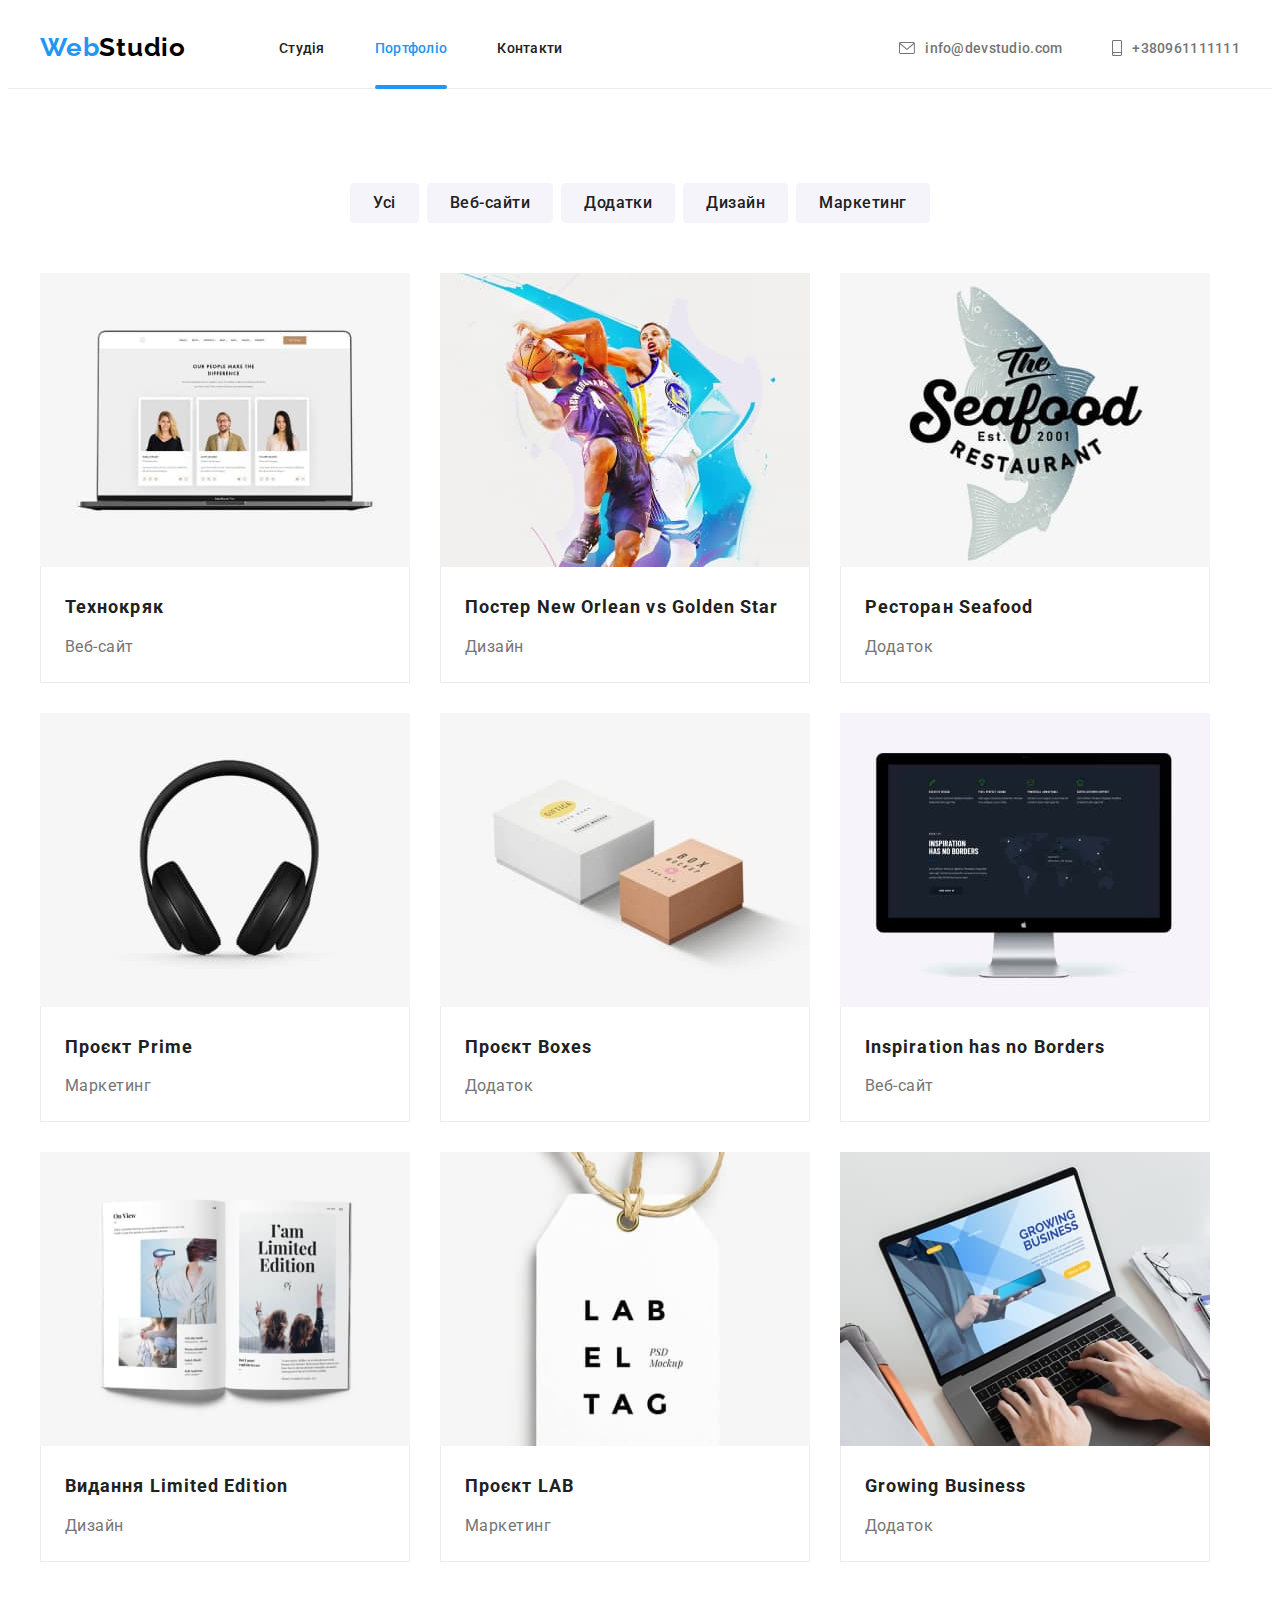
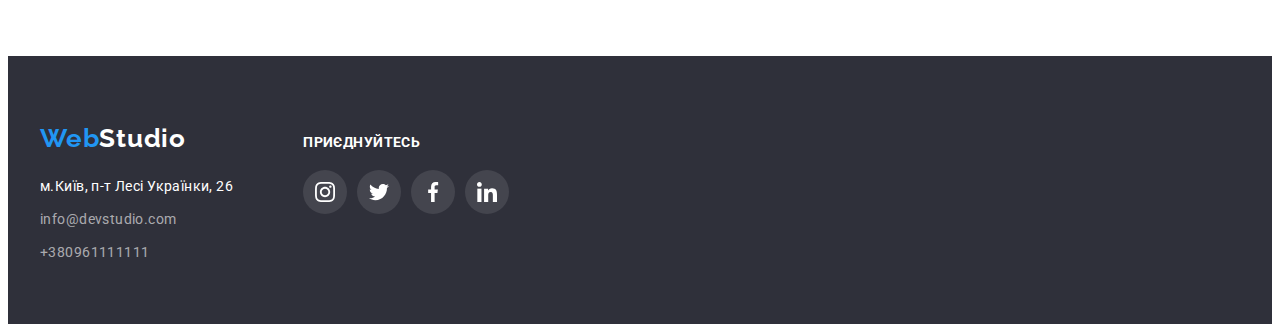
==== portfolio.html @ 1810d9d0 "редагування стилів" ====
<!DOCTYPE html>
<html lang="uk">
  <head>
    <meta charset="UTF-8" />
    <meta http-equiv="X-UA-Compatible" content="IE=edge" />
    <meta name="viewport" content="width=device-width, initial-scale=1.0" />
    <title>webstudio</title>
    <link rel="preconnect" href="https://fonts.googleapis.com" />
    <link rel="preconnect" href="https://fonts.gstatic.com" crossorigin />
    <link
      href="https://fonts.googleapis.com/css2?family=Raleway:wght@700&family=Roboto:wght@400;500;700;900&display=swap"
      rel="stylesheet"
    />
    <link
      rel="stylesheet"
      href="https://cdnjs.cloudflare.com/ajax/libs/modern-normalize/1.1.0/modern-normalize.min.css"
      integrity="sha512-wpPYUAdjBVSE4KJnH1VR1HeZfpl1ub8YT/NKx4PuQ5NmX2tKuGu6U/JRp5y+Y8XG2tV+wKQpNHVUX03MfMFn9Q=="
      crossorigin="anonymous"
      referrerpolicy="no-referrer"
    />
    <link rel="stylesheet" href="./css/styles.css" />
  </head>
  <body>
    <header class="header">
      <div class="container header-container">
        <a href="./index.html" class="logo"><span class="accent">Web</span>Studio</a>
        <nav class="header-nav">
          <ul class="list-header-list">
            <li class="header-item"><a href="./index.html" class="header-link-nav">Cтудія</a></li>
            <li class="header-item"
              ><a href="Портфоліо" class="header-link-current">Портфоліо</a></li
            >
            <li class="header-item"><a href="Контакти" class="header-link-nav">Контакти</a></li>
          </ul>
        </nav>

        <ul class="header-address">
          <li class="header-contact-link"
            ><a href="mailto:info@devstudio.com" class="header-link"
              ><svg class="header-mail" width="16" height="12">
                <use href="./images/icon.svg#envelope"></use>
              </svg>
              info@devstudio.com
            </a></li
          >
          <li class="header-contact-link"
            ><a href="tel:+380961111111" class="header-link">
              <svg class="header-mail" width="10" height="16">
                <use href="./images/icon.svg#smartphone"></use>
              </svg>
              +380961111111</a
            ></li
          >
        </ul>
      </div>
    </header>
    <main>
      <section class="section">
        <div class="container">
          <h1 class="visually-hidden">Перелік кнопок</h1>
          <ul class="list-btn">
            <li><button class="title-btn" type="button">Усі</button></li>
            <li><button class="title-btn" type="button">Веб-сайти</button></li>
            <li><button class="title-btn" type="button">Додатки</button></li>
            <li><button class="title-btn" type="button">Дизайн</button></li>
            <li><button class="title-btn" type="button">Маркетинг</button></li>
          </ul>
          <ul class="list-portfol">
            <li class="item">
              <a class="link-portfol" href="">
                <div class="portfol-thumb">
                  <img src="./images/img212.jpg" alt="розробка1" width="370" />
                  <div class="overlay">
                    <p class="overlay-desc">
                      Ресурс пропонує комплексні пропозиції з різним рівнем функціоналу та сервісів.
                      Все це дозволить відвідувачу отримати вичерпні відомості про компанію чи
                      приватну особу.
                    </p>
                  </div>
                </div>

                <div class="portfol-item">
                  <h2 class="title-portfol">Технокряк</h2>
                  <p class="proects">Веб-сайт</p>
                </div>
              </a>
            </li>
            <li class="item">
              <a class="link-portfol" href="">
             <div class="portfol-thumb">
                <img src="./images/img22.jpg" alt="розробка2" width="370" />
                <div class="overlay">
                  <p class="overlay-desc">
                    Ресурс пропонує комплексні пропозиції з різним рівнем функціоналу та сервісів.
                    Все це дозволить відвідувачу отримати вичерпні відомості про компанію чи
                    приватну особу.
                  </p>
                </div>
              </div>

                <div class="portfol-item">
                  <h2 class="title-portfol">Постер New Orlean vs Golden Star</h2>
                  <p class="proects">Дизайн</p>
                </div>
              </a>
            </li>
            <li class="item">
              <a class="link-portfol" href="">
                 <div class="portfol-thumb">
                <img src="./images/img23.jpg" alt="розробка3" width="370" />
                <div class="overlay">
                  <p class="overlay-desc">
                    Ресурс пропонує комплексні пропозиції з різним рівнем функціоналу та сервісів.
                    Все це дозволить відвідувачу отримати вичерпні відомості про компанію чи
                    приватну особу.
                  </p>
                </div>
              </div>
                <div class="portfol-item">
                  <h2 class="title-portfol">Ресторан Seafood</h2>
                  <p class="proects">Додаток</p>
                </div>
              </a>
            </li>
            <li class="item">
              <a class="link-portfol" href="">
             <div class="portfol-thumb">
                <img src="./images/img24.jpg" alt="розробка4" width="370" />
                <div class="overlay">
                  <p class="overlay-desc">
                    Ресурс пропонує комплексні пропозиції з різним рівнем функціоналу та сервісів.
                    Все це дозволить відвідувачу отримати вичерпні відомості про компанію чи
                    приватну особу.
                  </p>
                </div>
              </div>
                <div class="portfol-item">
                  <h2 class="title-portfol">Проєкт Prime</h2>
                  <p class="proects">Маркетинг</p>
                </div>
              </a>
            </li>
            <li class="item">
              <a class="link-portfol" href="">
                 <div class="portfol-thumb">
                <img src="./images/img25.jpg" alt="розробка5" width="370" />
                <div class="overlay">
                  <p class="overlay-desc">
                    Ресурс пропонує комплексні пропозиції з різним рівнем функціоналу та сервісів.
                    Все це дозволить відвідувачу отримати вичерпні відомості про компанію чи
                    приватну особу.
                  </p>
                </div>
              </div>
                <div class="portfol-item">
                  <h2 class="title-portfol">Проєкт Boxes</h2>
                  <p class="proects">Додаток</p>
                </div>
              </a>
            </li>
            <li class="item"
              ><a class="link-portfol" href="">
            <div class="portfol-thumb">
                <img src="./images/img26.jpg" alt="розробка6" width="370" />
                <div class="overlay">
                  <p class="overlay-desc">
                    Ресурс пропонує комплексні пропозиції з різним рівнем функціоналу та сервісів.
                    Все це дозволить відвідувачу отримати вичерпні відомості про компанію чи
                    приватну особу.
                  </p>
                </div>
              </div>
                <div class="portfol-item">
                  <h2 class="title-portfol">Inspiration has no Borders</h2>
                  <p class="proects">Веб-сайт</p>
                </div>
              </a>
            </li>
            <li class="item"
              ><a class="link-portfol" href="">
                 <div class="portfol-thumb">
                <img src="./images/img27.jpg" alt="розробка7" width="370" />
                <div class="overlay">
                  <p class="overlay-desc">
                    Ресурс пропонує комплексні пропозиції з різним рівнем функціоналу та сервісів.
                    Все це дозволить відвідувачу отримати вичерпні відомості про компанію чи
                    приватну особу.
                  </p>
                </div>
              </div>
                <div class="portfol-item">
                  <h2 class="title-portfol">Видання Limited Edition</h2>
                  <p class="proects">Дизайн</p>
                </div>
              </a>
            </li>
            <li class="item"
              ><a class="link-portfol" href="">
              <div class="portfol-thumb">
                <img src="./images/img28.jpg" alt="розробка8" width="370" />
                <div class="overlay">
                  <p class="overlay-desc">
                    Ресурс пропонує комплексні пропозиції з різним рівнем функціоналу та сервісів.
                    Все це дозволить відвідувачу отримати вичерпні відомості про компанію чи
                    приватну особу.
                  </p>
                </div>
              </div>
                <div class="portfol-item">
                  <h2 class="title-portfol">Проєкт LAB</h2>
                  <p class="proects">Маркетинг</p>
                </div>
              </a>
            </li>
            <li class="item"
              <a class="link-portfol" href="">
                 <div class="portfol-thumb">
                <img src="./images/img29.jpg" alt="розробка9" width="370" />
                <div class="overlay">
                  <p class="overlay-desc">
                    Ресурс пропонує комплексні пропозиції з різним рівнем функціоналу та сервісів.
                    Все це дозволить відвідувачу отримати вичерпні відомості про компанію чи
                    приватну особу.
                  </p>
                </div>
              </div>
                <div class="portfol-item">
                  <h2 class="title-portfol">Growing Business</h2>
                  <p class="proects">Додаток</p>
                </div>
              </a>
            </li>
          </ul>
        </div>
      </section>
    </main>
    <footer class="footer">
      <div class="container footer-container">
        <div class="logo-address">
          <a href="./index.html" class="footer-logo"><span class="accent">Web</span>Studio</a>
          <address class="footer-address">
            <ul class="list-footer">
              <li>
                <a class="address-maps" href="https://goo.gl/maps/hq1uXbXx6QjJofAr7"
                  >м.Київ, п-т Лесі Українки, 26</a
                >
              </li>
              <li class="list-address">
                <a href="mailto:info@devstudio.com" class="address-link">info@devstudio.com</a>
              </li>
              <li>
                <a href="tel:+380961111111" class="address-link">+380961111111</a>
              </li>
            </ul>
          </address>
        </div>
        <div class="social-item">
          <h4 class="title-welcome">приєднуйтесь</h4>
          <ul class="social-address">
            <li class="list-social">
              <a
                class="link-social-footer"
                href="https://instagram.com"
                target="_blank"
                rel="noopener noreferrer"
                aria-label="Instagram"
              >
                <svg class="contacts-icon" width="20" height="20">
                  <use href="./images/icon.svg#instagram"></use>
                </svg>
              </a>
            </li>
            <li class="list-social">
              <a
                class="link-social-footer"
                href="https://twitter.com"
                target="_blank"
                rel="noopener noreferrer"
                aria-label="twitter"
              >
                <svg class="contacts-icon" width="20" height="20">
                  <use href="./images/icon.svg#twitter"></use>
                </svg>
              </a>
            </li>
            <li class="list-social">
              <a
                class="link-social-footer"
                href="https://facebook.com"
                target="_blank"
                rel="noopener noreferrer"
                aria-label="facebook"
              >
                <svg class="contacts-icon" width="20" height="20">
                  <use href="./images/icon.svg#facebook"></use>
                </svg>
              </a>
            </li>
            <li class="list-social">
              <a
                class="link-social-footer"
                href="https://linkedin.com"
                target="_blank"
                rel="noopener noreferrer"
                aria-label="linkedin"
              >
                <svg class="contacts-icon" width="20" height="20">
                  <use href="./images/icon.svg#linkedin"></use>
                </svg>
              </a>
            </li>
          </ul>
        </div>
      </div>
    </footer>
  </body>
</html>
---- css/styles.css ----
:root {
  --primary-text-color: #757575;
  --title-text-color: #212121;
  --accent-color: #2196f3;
  --primary-white-color: #f5f5f5;
  --secondary-white-color: #f5f4fa;
  --dark-color: #2f303a;
  --fond-heder: #ffffff;
  --transition-duration: 1000ms;
}
body {
  font-family: roboto, sans-serif;
}
.header {
  background: #ffffff;
  border-bottom: 1px solid #ececec;
}
.container {
  width: 1200px;
  padding-left: 15px;
  padding-right: 15px;
  margin: 0 auto;
}
ul {
  margin: 0;
  padding: 0;
  list-style: none;
}
.header-container {
  display: flex;
  align-items: center;
}
.header-mail {
  fill: currentColor;
  transition: background-color var(--transition-duration) ms cubic-bezier(0.4, 0, 0.2, 1);
}

.header-address {
  display: flex;
  gap: 50px;
  list-style: none;

  margin-left: auto;
}
.header-group {
  padding-left: 0;
}

.list-header {
  list-style: none;
}
.logo {
  font-family: Raleway, sans-serif;
  font-weight: 700;
  font-size: 26px;
  line-height: 1.2;
  letter-spacing: 0.03em;
  color: #000000;
  text-decoration: none;

  margin-right: 93px;
}
.accent {
  color: var(--accent-color);
}
img {
  display: block;
  max-width: 100%;
  height: auto;
}
.list-header-list {
  display: flex;
  align-items: center;
  gap: 50px;
  list-style: none;
  padding-left: 0px;
}
.header-link-current {
  display: block;
  padding-top: 32px;
  padding-bottom: 32px;
  position: relative;
}
.header-link-current::after {
  content: '';
  display: block;
  width: 100%;
  height: 4px;
  background-color: #2196f3;
  position: absolute;
  bottom: -1px;
  left: 0;
  border-radius: 2px;
  margin-bottom: 0;
}

.header-item {
  gap: 50px;
}
.header-item:last-child {
  margin-right: 0px;
}
.header-contact-link {
  text-decoration: none;
  display: flex;
  align-items: center;
}
.header-contact-link:last-child {
  margin-right: 0px;
}

.header-link-nav {
  color: var(--title-text-color);
  display: block;
  line-height: calc(16 / 14);
  text-decoration: none;
  font-weight: 500;
  font-size: 14px;
  letter-spacing: 0.02em;
  list-style: none;
  gap: 50px;
  padding-top: 32px;
  padding-bottom: 32px;
  transition: color var(--transition-duration) cubic-bezier(0.4, 0, 0.2, 1);
}

.header-link {
  display: flex;
  align-items: center;
  line-height: calc(16 / 14);
  color: var(--primary-text-color);
  text-decoration: none;
  font-weight: 500;
  font-size: 14px;
  letter-spacing: 0.02em;
  list-style: none;
  gap: 10px;
  padding-top: 32px;
  padding-bottom: 32px;
  transition: color var(--transition-duration) cubic-bezier(0.4, 0, 0.2, 1);
}
.header-link-nav:hover,
.header-link-nav:focus {
  color: var(--accent-color);
  cursor: pointer;
}
.header-link:hover,
:focus {
  color: var(--accent-color);
  cursor: pointer;
}
.header-nav-link {
  text-decoration: none;
  padding-left: 0px;
}

.hero {
  background-color: var(--dark-color);
  max-width: 1600px;
  text-align: center;
  padding-bottom: 200px;
  padding-top: 200px;
  background-position: center;
  background-repeat: no-repeat;
  background: center;
  margin: 0 auto;
  background-size: cover;
  background-image: linear-gradient(rgba(47, 48, 58, 0.4), rgba(47, 48, 58, 0.4)),
    url(../images/Img.jpg);
}
h1,
h2,
h3,
p {
  margin: 0;
}
.section {
  padding: 94px 0;
}

.hero-title {
  font-size: 44px;
  color: #ffffff;
  text-transform: uppercase;
  letter-spacing: 0.06em;
  line-height: 1.36;

  font-weight: 900;
  margin-bottom: 30px;
}

.button-primary {
  font-weight: 700;
  line-height: calc(30 / 16);
  display: inline-block;
  letter-spacing: 00.06em;
  color: #ffffff;
  background-color: var(--accent-color);
  border-radius: 4px;
  border: 1px solid #2196f3;
  font-size: 16px;
  text-align: center;
  align-items: center;
  padding-left: 32px;
  padding-top: 10px;
  padding-right: 32px;
  padding-bottom: 10px;
  cursor: pointer;
}
.section-title {
  font-weight: 700;
  font-size: 36px;
  line-height: calc(42 / 36);
  text-align: center;
  letter-spacing: 0.03em;
  color: var(--title-text-color);
  margin-bottom: 50px;
  margin-left: auto;
  margin-right: auto;
}

.text {
  font-weight: 400;
  font-size: 14px;
  line-height: calc(24 / 14);
  letter-spacing: 0.03em;
  color: #757575;
}
.title {
  color: var(--title-text-color);
  font-weight: 700;
  font-size: 14px;
  line-height: calc(16 / 14);
  letter-spacing: 0.03em;
  text-transform: uppercase;
  margin-bottom: 10px;
}
.section-work {
  padding-top: 0;
  padding-bottom: 94px;
}

.team-section {
  background-color: var(--secondary-white-color);
}
.container-work {
  padding-top: 0;
}
.work-list {
  display: flex;
  gap: 30px;
}
.work-our {
  width: 370;
}
.list-team {
  display: flex;
  gap: 30px;
}
.team-iten {
  background-color: #ffffff;
  width: 270;
  box-shadow: 0px 1px 1px rgba(0, 0, 0, 0.12), 0px 4px 4px rgba(0, 0, 0, 0.06),
    1px 4px 6px rgba(0, 0, 0, 0.16);
  border-radius: 4px;
}

.work-list {
  list-style: none;
}
.team-job {
  padding-top: 30px;
  padding-bottom: 30px;
}
.list-team {
  list-style: none;
}
.feature-list {
  display: flex;
  gap: 30px;
}
.title-name {
  line-height: calc(19 / 16);
  letter-spacing: 00.03em;
  color: var(--title-text-color);
  font-weight: 500;
  font-size: 16px;
  text-align: center;
  margin-bottom: 10px;
}

.job-title {
  line-height: calc(19 / 16);
  letter-spacing: 00.03em;
  color: var(--primary-text-color);
  font-weight: 400;
  font-size: 16px;
  text-align: center;
}

.footer-logo {
  font-family: Raleway, sans-serif;
  font-weight: 700;
  font-size: 26px;
  line-height: calc(31 / 26);
  letter-spacing: 0.03em;
  color: var(--fond-heder);
  text-decoration: none;
}

.list-footer {
  display: block;
  list-style: none;
  margin-top: 20px;
}
.address-maps {
  font-family: 'Roboto';
  font-style: normal;
  font-weight: 400;
  font-size: 14px;
  line-height: calc(24 / 14);
  letter-spacing: 0.03em;
  color: #ffffff;
  text-decoration: none;
  margin-bottom: 9px;
}
.address-link {
  font-style: normal;
  text-decoration: none;
  font-size: 14px;
  line-height: calc(24 / 14);
  letter-spacing: 0.03em;
  font-weight: 400;
  color: rgba(255, 255, 255, 0.6);
  margin-bottom: 9px;
}
.list-btn {
  list-style: none;
  display: flex;
  gap: 8px;
  justify-content: center;
  margin-bottom: 50px;
}

.list-portfol {
  list-style: none;
  display: flex;
  flex-wrap: wrap;
  gap: 30px;
}

.title-portfol {
  font-weight: 700;
  font-size: 18px;
  line-height: calc(36 / 16);
  letter-spacing: 0.06em;
  color: var(--title-text-color);
  margin-bottom: 4px;
}
.portfol-item {
  border-bottom: 1px solid #ececec;
  border-left: 1px solid #ececec;
  border-right: 1px solid #ececec;
  padding-left: 24px;
  padding-right: 24px;
  padding-top: 20px;
  padding-bottom: 20px;
}

.proects {
  font-weight: 400;
  font-size: 16px;
  line-height: calc(30 / 16);
  letter-spacing: 00.03em;
  color: var(--primary-text-color);
}

.title-btn {
  font-family: Roboto, sans-serif;
  font-weight: 500;
  font-size: 16px;
  line-height: calc(26 / 16);
  text-align: center;
  letter-spacing: 0.03em;
  background-color: var(--secondary-white-color);
  color: var(--title-text-color);
  border: 1px solid var(--secondary-white-color);
  border-radius: 4px;
  padding-top: 6px;
  padding-bottom: 6px;
  padding-left: 22px;
  padding-right: 22px;
  cursor: pointer;
  transition: background-color var(--transition-duration) cubic-bezier(0.4, 0, 0.2, 1),
    color var(--transition-duration) cubic-bezier(0.4, 0, 0.2, 1),
    box-shadow var(--transition-duration) cubic-bezier(0.4, 0, 0.2, 1);
}
.title-btn:hover,
.title-btn:focus {
  color: #ffffff;
  background-color: var(--accent-color);
  box-shadow: 5px 5px 4px 1px rgba(0, 0, 0, 0.3);
}

.title-btn-current {
  background-color: var(--accent-color);
  font-family: Roboto, sans-serif;
  font-weight: 500;
  font-size: 16px;
  line-height: calc(26 / 16);
  text-align: center;
  letter-spacing: 0.03em;
  color: var(--secondary-white-color);
  cursor: pointer;
  border: 1px solid var(--accent-color);
  border-radius: 4px;
  padding-top: 6px;
  padding-bottom: 6px;
  padding-left: 22px;
  padding-right: 22px;
}

.header-link-current {
  color: var(--accent-color);
  text-decoration: none;
  line-height: calc(16 / 14);
  font-weight: 500;
  font-size: 14px;
  letter-spacing: 0.02em;
  list-style: none;
  cursor: pointer;
}
.footer {
  background-color: #2f303a;
  padding-top: 60px;
  padding-bottom: 60px;
}
.adress {
  font-style: normal;
}
.visually-hidden {
  position: absolute;
  width: 1px;
  height: 1px;
  margin: -1px;
  border: 0;
  padding: 0;
  white-space: nowrap;
  clip-path: inset(100%);
  clip: rect(0 0 0 0);
  overflow: hidden;
}
.thumb {
  position: relative;
  overflow: hidden;
  background-color: #fff;
}

.thumb > .label {
  position: absolute;
  width: 100%;
  height: 70px;
  bottom: 0;
  right: 0;
  margin: 0;
  display: flex;
  justify-content: center;
  background: rgba(47, 48, 58, 0.8);

  font-weight: 700;
  font-size: 14px;
  line-height: calc(16 / 14);

  align-items: center;
  letter-spacing: 0.03em;
  text-transform: uppercase;

  color: #ffffff;
  font-family: Roboto;
  font-size: 14px;
  font-weight: 700;
  line-height: 16px;
  letter-spacing: 0.03em;
}
.list-icons {
  display: flex;
  gap: 30px;
  justify-content: center;
  margin-bottom: 94px;
}
.fon-icon {
  border-radius: 4px;
  height: 120px;
  width: 270px;
  background-color: #f5f4fa;
  display: flex;
  justify-content: center;
  align-items: center;

  margin-bottom: 30px;
}
.contacts-icon {
  fill: currentColor;
}

.contacts-icon-team {
  fill: currentColor;
}

.social {
  display: flex;
  gap: 10px;
  margin-top: 16px;
  justify-content: center;
}
.link-social {
  color: #afb1b8;
  display: flex;
  align-items: center;
  justify-content: center;
  border-radius: 50%;
  width: 100%;
  height: 100%;
  transition: background-color var(--transition-duration) cubic-bezier(0.4, 0, 0.2, 1),
    color var(--transition-duration) cubic-bezier(0.4, 0, 0.2, 1);
}
.link-social:hover,
.link-social:focus {
  background-color: var(--accent-color);
  color: #ffffff;
}
.list-social {
  width: 44px;
  height: 44px;
}
.link-social-footer {
  color: #ffffff;
  display: flex;
  align-items: center;
  justify-content: center;
  border-radius: 50%;
  width: 100%;
  height: 100%;
  background-color: rgba(255, 255, 255, 0.1);
  transition: background-color var(--transition-duration) cubic-bezier(0.4, 0, 0.2, 1);
}
.link-social-footer:hover,
.link-social-footer:focus {
  background-color: var(--accent-color);
  fill: #ffffff;
}
.social-address {
  display: flex;
  gap: 10px;
  margin-top: 16px;
  justify-content: center;
}
.our-clients {
  display: flex;
  gap: 30px;
  fill: #afb1b8;
}
.list-clients {
  width: 170px;
  height: 92px;
}
.clients {
  display: flex;
  align-items: center;
  justify-content: center;
  border-radius: 4px;
  border: 1px solid #afb1b8;
  width: 100%;
  height: 100%;
  color: #afb1b8;
  transition: color var(--transition-duration) cubic-bezier(0.4, 0, 0.2, 1),
    border var(--transition-duration) cubic-bezier(0.4, 0, 0.2, 1);
}

.clients:hover,
.clients:focus {
  color: #2196f3;
  display: flex;
  align-items: center;
  justify-content: center;
  border-radius: 4px;
  border: 1px solid var(--accent-color);
  width: 100%;
  height: 100%;
}
.clients-icon {
  fill: currentColor;
}

.title-welcome {
  display: block;
  font-weight: 700;
  font-size: 14px;
  line-height: calc(16 / 14);
  letter-spacing: 0.03em;
  text-transform: uppercase;
  color: #ffffff;
  margin-bottom: 20px;
}
.footer-container {
  display: flex;
  align-items: baseline;
}
.logo-address {
  margin-right: 70px;
}
.list-address {
  margin-bottom: 9px;
  margin-top: 9px;
}
.link-portfol {
  display: block;
  text-decoration: none;
  transition: box-shadow var(--transition-duration) cubic-bezier(0.4, 0, 0.2, 1);
}
.link-portfol:hover,
.link-portfol:focus {
  display: block;
  box-shadow: 0px 1px 1px rgba(0, 0, 0, 0.12), 0px 4px 4px rgba(0, 0, 0, 0.06),
    1px 4px 6px rgba(0, 0, 0, 0.16);
}
.portfol-thumb {
  position: relative;
  overflow: hidden;
}
.overlay {
  position: absolute;
  top: 0;
  left: 0;
  transform: translateY(100%);
  background-color: var(--accent-color);
  width: 100%;
  height: 100%;
  padding: 20px;
  display: flex;
  align-items: center;
  justify-content: center;
  backdrop-filter: blur(4px);
  transition: transform var(--transition-duration) cubic-bezier(0.4, 0, 0.2, 1);
}
.overlay-desc {
  color: #ffffff;
  user-select: ;
  width: 322px;
  height: 168px;
  left: 239px;
  top: 323px;
  font-family: 'Roboto';

  font-weight: 400;
  font-size: 18px;
  line-height: 28px;
  letter-spacing: 0.03em;
  color: #ffffff;
  user-select: none;
}
.link-portfol:hover .overlay,
.link-portfol:focus .overlay {
  transform: translateY(0);
}

.backdrop {
  position: fixed;
  top: 0;
  left: 0;
  z-index: 1000;
  width: 100%;
  height: 100%;
  background-color: rgba(0, 0, 0, 0.4);
  transition: opacity 750ms, visibility 750ms;
}
.backdrop.is-hidden {
  opacity: 0;
  pointer-events: none;
  visibility: hidden;
}
.modal {
  position: absolute;
  top: 50%;
  left: 50%;

  transform: translate(-50%, -50%);
  width: 528px;
  height: 581px;
  background-color: #f5f5f5;
  border-radius: 4px;
  box-shadow: 0px 1px 3px rgba(0, 0, 0, 0.12), 0px 1px 1px rgba(0, 0, 0, 0.14),
    0px 2px 1px rgba(0, 0, 0, 0.2);
  transform: translate(-50%, -50%) scale(1);
  transition: transform var(--transition-duration) cubic-bezier(0.4, 0, 0.2, 1);
}
.modal-btn {
  position: absolute;
  top: 10px;
  right: 10px;
  width: 30px;
  height: 30px;
  display: flex;
  align-items: center;
  justify-content: center;
  padding: 0;
  border: 1px solid #757575;
  border-radius: 50%;
  cursor: pointer;
}
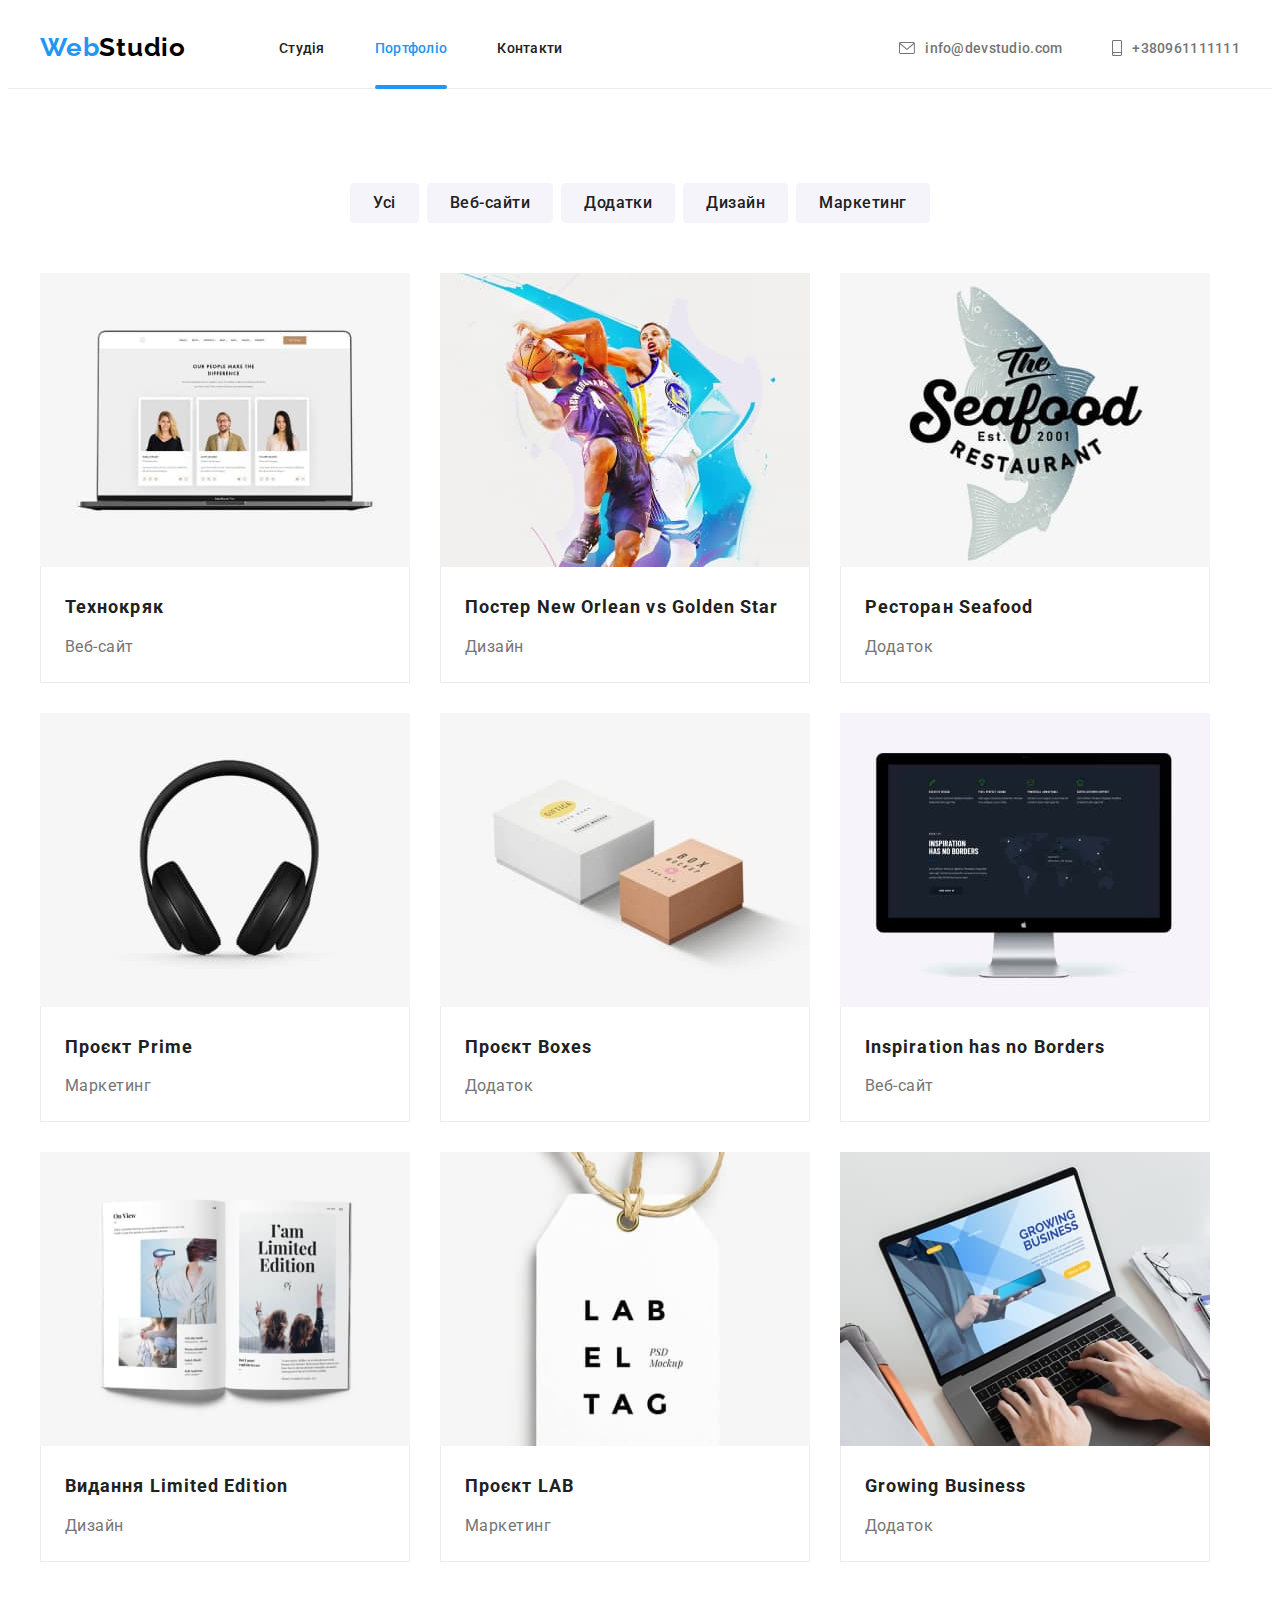
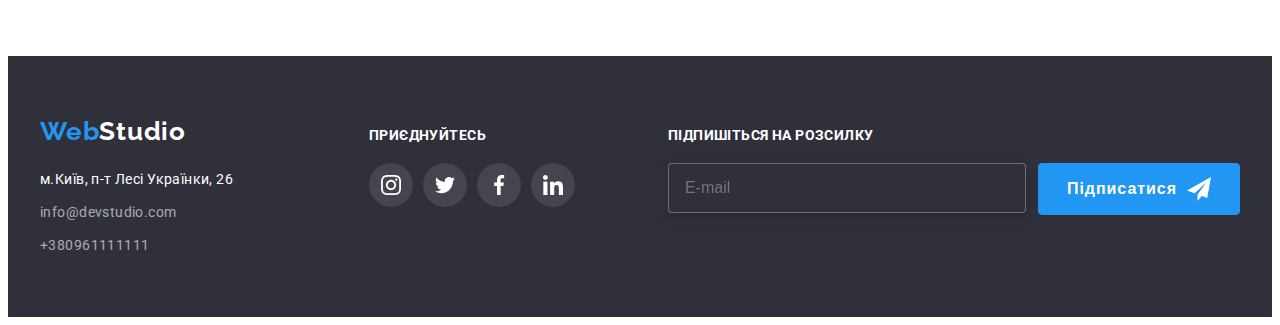
==== commit f7340a8d: "редагування стилів" ====
--- a/portfolio.html
+++ b/portfolio.html
@@ -237,81 +237,185 @@
     <footer class="footer">
       <div class="container footer-container">
         <div class="logo-address">
-          <a href="./index.html" class="footer-logo"><span class="accent">Web</span>Studio</a>
-          <address class="footer-address">
-            <ul class="list-footer">
-              <li>
-                <a class="address-maps" href="https://goo.gl/maps/hq1uXbXx6QjJofAr7"
-                  >м.Київ, п-т Лесі Українки, 26</a
-                >
-              </li>
-              <li class="list-address">
-                <a href="mailto:info@devstudio.com" class="address-link">info@devstudio.com</a>
-              </li>
-              <li>
-                <a href="tel:+380961111111" class="address-link">+380961111111</a>
-              </li>
-            </ul>
-          </address>
-        </div>
-        <div class="social-item">
-          <h4 class="title-welcome">приєднуйтесь</h4>
-          <ul class="social-address">
-            <li class="list-social">
-              <a
-                class="link-social-footer"
-                href="https://instagram.com"
-                target="_blank"
-                rel="noopener noreferrer"
-                aria-label="Instagram"
-              >
-                <svg class="contacts-icon" width="20" height="20">
-                  <use href="./images/icon.svg#instagram"></use>
-                </svg>
-              </a>
-            </li>
-            <li class="list-social">
-              <a
-                class="link-social-footer"
-                href="https://twitter.com"
-                target="_blank"
-                rel="noopener noreferrer"
-                aria-label="twitter"
-              >
-                <svg class="contacts-icon" width="20" height="20">
-                  <use href="./images/icon.svg#twitter"></use>
-                </svg>
-              </a>
-            </li>
-            <li class="list-social">
-              <a
-                class="link-social-footer"
-                href="https://facebook.com"
-                target="_blank"
-                rel="noopener noreferrer"
-                aria-label="facebook"
-              >
-                <svg class="contacts-icon" width="20" height="20">
-                  <use href="./images/icon.svg#facebook"></use>
-                </svg>
-              </a>
-            </li>
-            <li class="list-social">
-              <a
-                class="link-social-footer"
-                href="https://linkedin.com"
-                target="_blank"
-                rel="noopener noreferrer"
-                aria-label="linkedin"
-              >
-                <svg class="contacts-icon" width="20" height="20">
-                  <use href="./images/icon.svg#linkedin"></use>
-                </svg>
-              </a>
-            </li>
-          </ul>
-        </div>
+      <a href="./index.html" class="footer-logo"><span class="accent">Web</span>Studio</a>
+      <address class="footer-address">
+        <ul class="list-footer">
+          <li>
+            <a class="address-maps" href="https://goo.gl/maps/hq1uXbXx6QjJofAr7"
+              >м.Київ, п-т Лесі Українки, 26</a
+            >
+          </li>
+          <li class="list-address">
+            <a href="mailto:info@devstudio.com" class="address-link">info@devstudio.com</a>
+          </li>
+          <li>
+            <a href="tel:+380961111111" class="address-link">+380961111111</a>
+          </li>
+        </ul>
+      </address>
+    </div>
+      <div class="social-item">
+      <p class="title-welcome">приєднуйтесь</p>
+      <ul class="social-address">
+        <li class="list-social">
+          <a class="link-social-footer" href="https://instagram.com"
+          target="_blank"
+              rel="noopener noreferrer"
+              aria-label="Instagram">
+
+          <svg class="contacts-icon"
+          width="20" height="20">
+            <use href="./images/icon.svg#instagram"></use>
+          </svg>
+        </a>
+        </li>
+        <li class="list-social">
+          <a class="link-social-footer" href="https://twitter.com"
+                    target="_blank"
+                        rel="noopener noreferrer"
+                        aria-label="twitter">
+          <svg class="contacts-icon"
+          width="20" height="20">
+            <use href="./images/icon.svg#twitter"></use>
+          </svg>
+          </a>
+        </li>
+        <li class="list-social">
+          <a class="link-social-footer" href="https://facebook.com"
+          target="_blank"
+              rel="noopener noreferrer"
+              aria-label="facebook">
+          <svg class="contacts-icon"
+          width="20" height="20">
+            <use href="./images/icon.svg#facebook"></use>
+          </svg>
+          </a>
+        </li>
+        <li class="list-social">
+          <a class="link-social-footer" href="https://linkedin.com"
+                    target="_blank"
+                        rel="noopener noreferrer"
+                        aria-label="linkedin">
+          <svg class="contacts-icon"
+          width="20" height="20">
+            <use href="./images/icon.svg#linkedin"></use>
+          </svg>
+          </a>
+        </li>
+      </ul>
+    </div>
+    <div class="footer-subscription">
+        <form action="#">
+        <strong class="footer-title">Підпишіться на розсилку</strong>
+        <div class="footer-list">
+        <label class="footer-label">
+        <input class="footer-mail" type="email" name="email" placeholder="E-mail">
+      </label>
+        <button class="footer-btn" type="submit">Підписатися
+        <svg class="footer-icon" width="24" height="24">
+          <use href="./images/icon.svg#icon-send"></use>
+        </svg>
+      </button>
+    </div>
+      </form>
       </div>
-    </footer>
+  </footer>
+    <div class="backdrop is-hidden" data-modal>
+      <div class="modal">
+        <button class="modal-btn" type="button" data-modal-close>
+          <svg width="20" height="20">
+            <use href="./images/icon.svg#close"></use>
+          </svg>
+        </button>
+        <form class="register-form" name="register-form">
+        <strong class="register-form-title">Залиште свої дані, ми вам передзвонимо</strong>
+
+        <div class="register-form-group" role="group">
+          <label class="register-form-field">
+            <span class="register-form-label">Ім'я</span>
+            <input
+              class="register-form-input"
+              type="text"
+              name="user-name"
+              required
+              minlength="3"
+              placeholder=""/>
+            
+            <svg class="register-form-icon" width="18" height="18">
+              <use href="./images/icon.svg#person"></use>
+            </svg>
+          </label>
+
+          <label class="register-form-field">
+            <span class="register-form-label">Телефон</span>
+            <input
+              class="register-form-input"
+              type="text"
+              name="user-phone"
+              required
+              minlength="12"
+              maxlength="12"
+              placeholder=""/>
+            
+            <svg class="register-form-icon" width="22" height="22">
+              <use href="./images/icon.svg#phone"></use>
+            </svg>
+          </label>
+
+          <label class="register-form-field">
+            <span class="register-form-label">Пошта</span>
+            <input
+              class="register-form-input"
+              type="email"
+              name="user-mail"
+              required
+              placeholder=""/>
+            
+            <svg class="register-form-icon" width="22" height="22">
+              <use href="./images/icon.svg#email"></use>
+            </svg>
+          </label>
+
+          <label class="register-form-field">
+            <span class="register-form-heading">Коментар</span>
+            <textarea
+              class="register-form-message"
+              name="user-message"
+              rows="6"
+              placeholder="Введіть текст"></textarea>
+          </label>
+          </div>
+        
+        <label class="register-form-agreement">
+          <input
+          class="register-form-checkbox visually-hidden"
+          type="checkbox"
+          name="user-agreement"/>
+           
+               <svg class="register-form-icons" width="20" height="20">
+               <use class="icon-checked" href="./images/icon.svg#icon-check"></use>
+              <use class="icon-unchecked" href="./images/icon.svg#unchecked"></use>
+              </svg>
+            <input
+            class="register-form-checkbox visually-hidden"
+            type="checkbox"
+            name="user-agreement">
+               <span class="register-form-desc">
+            Погоджуюся з розсилкою та приймаю 
+            <a class="register-form-link" href="" target="_blank">Умови договору</a>
+          </span>
+        </label>
+        <button class="register-form-btn" type="submit">Відправити</button>
+        </form>
+      </div>
+    </div>
+    <script src="./js/modal.js"></script>
+    <script src="./js/header-scroll.js"></script>
+    <script src="https://unpkg.com/aos@2.3.1/dist/aos.js"></script>
+    <script src="./js/aos-animate.js"></script>
+ 
   </body>
 </html>
+
+
+
--- a/css/styles.css
+++ b/css/styles.css
@@ -6,7 +6,7 @@
   --secondary-white-color: #f5f4fa;
   --dark-color: #2f303a;
   --fond-heder: #ffffff;
-  --transition-duration: 1000ms;
+  --transition-duration: 250ms;
 }
 body {
   font-family: roboto, sans-serif;
@@ -57,7 +57,8 @@
   letter-spacing: 0.03em;
   color: #000000;
   text-decoration: none;
-
+  margin-top: 24px;
+  margin-bottom: 24px;
   margin-right: 93px;
 }
 .accent {
@@ -192,20 +193,21 @@
 .button-primary {
   font-weight: 700;
   line-height: calc(30 / 16);
-  display: inline-block;
   letter-spacing: 00.06em;
   color: #ffffff;
   background-color: var(--accent-color);
   border-radius: 4px;
   border: 1px solid #2196f3;
   font-size: 16px;
+  display: inline-flex;
+  justify-content: center;
+  align-items: center;
   text-align: center;
-  align-items: center;
-  padding-left: 32px;
-  padding-top: 10px;
-  padding-right: 32px;
-  padding-bottom: 10px;
   cursor: pointer;
+}
+.button-primary:hover,
+.button-primary:focus {
+  background: #188CE8;
 }
 .section-title {
   font-weight: 700;
@@ -299,6 +301,7 @@
 }
 
 .footer-logo {
+  display: block;
   font-family: Raleway, sans-serif;
   font-weight: 700;
   font-size: 26px;
@@ -306,12 +309,12 @@
   letter-spacing: 0.03em;
   color: var(--fond-heder);
   text-decoration: none;
+  margin-bottom: 20px;
 }
 
 .list-footer {
   display: block;
   list-style: none;
-  margin-top: 20px;
 }
 .address-maps {
   font-family: 'Roboto';
@@ -574,7 +577,7 @@
   height: 100%;
   color: #afb1b8;
   transition: color var(--transition-duration) cubic-bezier(0.4, 0, 0.2, 1),
-    border var(--transition-duration) cubic-bezier(0.4, 0, 0.2, 1);
+  border var(--transition-duration) cubic-bezier(0.4, 0, 0.2, 1);
 }
 
 .clients:hover,
@@ -591,7 +594,6 @@
 .clients-icon {
   fill: currentColor;
 }
-
 .title-welcome {
   display: block;
   font-weight: 700;
@@ -608,6 +610,7 @@
 }
 .logo-address {
   margin-right: 70px;
+  flex-grow: 1;
 }
 .list-address {
   margin-bottom: 9px;
@@ -680,19 +683,24 @@
   visibility: hidden;
 }
 .modal {
+  display: block;
   position: absolute;
   top: 50%;
   left: 50%;
-
+  padding-top: 40px;
+  padding-left: 40px;
+  padding-right: 40px;
+  padding-bottom: 40px;
   transform: translate(-50%, -50%);
   width: 528px;
   height: 581px;
-  background-color: #f5f5f5;
+  background-color: #ffffff;
   border-radius: 4px;
   box-shadow: 0px 1px 3px rgba(0, 0, 0, 0.12), 0px 1px 1px rgba(0, 0, 0, 0.14),
     0px 2px 1px rgba(0, 0, 0, 0.2);
   transform: translate(-50%, -50%) scale(1);
   transition: transform var(--transition-duration) cubic-bezier(0.4, 0, 0.2, 1);
+ 
 }
 .modal-btn {
   position: absolute;
@@ -704,7 +712,261 @@
   align-items: center;
   justify-content: center;
   padding: 0;
-  border: 1px solid #757575;
+  border: 1px solid rgba(0, 0, 0, 0.1);
   border-radius: 50%;
   cursor: pointer;
-}
+  background-color: #ffffff;
+  transition: fill var(--transition-duration) cubic-bezier(0.4, 0, 0.2, 1);
+}
+.modal-btn:hover {
+  fill: #2196f3;
+ 
+}
+.register-form-title {
+  display: block;
+  text-align: center;
+  justify-content: center;
+  font-size: 20px;
+  margin-bottom: 12px;  
+}
+.register-form-group {
+  display: flex;
+  flex-direction: column;
+  margin-bottom: 20px;
+  gap: 10px; 
+ 
+}
+.register-form-heading {
+  font-size: 12px; 
+  color: #757575;
+  display: block;
+  margin-bottom: 4px;
+  transition: transform var(--transition-duration) cubic-bezier(0.4, 0, 0.2, 1);
+}
+.register-form-field {
+  position: relative;
+  display: block; 
+}
+.register-form-icon {
+  position: absolute;
+  top:  65%;
+  left: 11px;
+  transform: translateY(-40%);
+  transition: fill var(--transition-duration) cubic-bezier(0.4, 0, 0.2, 1);
+  fill: #212121; 
+}
+.register-form-label {
+  font-size: 12px; 
+  color: #757575;
+  margin-bottom: 4px;
+  display: block;
+  transition: transform var(--transition-duration) cubic-bezier(0.4, 0, 0.2, 1);
+}
+.register-form-input {
+  width: 100%;
+  height: 40px;
+  padding-left: 40px;
+  border: 1px solid #afb1b8;
+  border-radius: 4px;
+  transition: border-color var(--transition-duration) cubic-bezier(0.4, 0, 0.2, 1);
+  outline-color: var(--accent-color);
+}
+.register-form-input:hover + .register-form-icon {
+  fill: var(--accent-color);
+}
+.register-form-input:focus,
+.register-form-input:hover {
+  border-color: #2196f3;
+}
+.register-form-agreement {
+  display: flex;
+  gap: 9px;
+  align-items: center;
+  justify-content: center;
+  margin-bottom: 32px;
+} 
+.register-form-message {
+  resize: none;
+  display: block;
+  width: 100%;
+  height: 120px;
+  padding: 16px;
+  font-size: 12px;
+  font-family: 'Roboto';
+  color: rgba(117, 117, 117, 0.5);
+  border-radius: 4px;
+  border: 1px solid rgba(33, 33, 33, 0.2);
+  transition: border var(--transition-duration) cubic-bezier(0.4, 0, 0.2, 1);
+
+}
+.register-form-message:hover {
+  border-color: #2196f3;
+}
+.register-form-message:focus {
+  outline-color: #2196f3;
+}
+
+.register-form-link {
+  color: #2196f3;
+  font-size: 14px;
+  line-height: calc(24px /14px);
+  letter-spacing: 0.03em;
+  }
+.register-form-btn {
+  display: block;
+  margin: 0px auto;
+  font-weight: 700;
+  line-height: calc(30 / 16);
+  letter-spacing: 00.06em;
+  color: #ffffff;
+  background-color: var(--accent-color);
+  border-radius: 4px;
+  border: 1px solid #2196f3;
+  font-size: 16px;
+  text-align: center;
+  align-items: center;
+  padding-left: 28px;
+  padding-top: 10px;
+  padding-right: 28px;
+  padding-bottom: 10px;
+  cursor: pointer;
+}
+.footer-subscription {
+display: flex;
+justify-content: flex-start;
+align-items: flex-start;
+margin-left: 93px;
+}
+
+.footer-title {
+  display: block;
+  text-align: start;
+  justify-content: center;
+  font-size: 14px;
+  margin-bottom: 12px;  
+  line-height: calc(16px/14px);
+  letter-spacing: 0.03em;
+  text-transform: uppercase;
+  color: #FFFFFF;
+  font-weight: 700;
+  margin-bottom: 20px;
+}
+.footer-mail {
+  font-size: 16px;
+  line-height: calc(20px/16px);
+  width: 358px;
+  height: 50px;
+  padding-left: 16px;
+  color: rgba(255, 255, 255, 0.6);
+  background-color: #2f303a;
+  border: 1px solid rgba(255, 255, 255, 0.3);
+  border-radius: 4px;
+  transition: border-color var(--transition-duration) cubic-bezier(0.4, 0, 0.2, 1);
+  filter: drop-shadow(0px 4px 4px rgba(0, 0, 0, 0.15));
+  box-sizing: border-box; 
+}
+.footer-list {
+  display: flex;
+  gap: 12px;
+}
+.footer-btn { 
+  margin: 0px auto;
+  font-weight: 700;
+  line-height: calc(30 / 16);
+  letter-spacing: 00.06em;
+  color: #ffffff;
+  background-color: var(--accent-color);
+  border-radius: 4px;
+  border: 1px solid #2196f3;
+  font-size: 16px;
+  text-align: center;
+  align-items: center;
+  padding-left: 28px;
+  padding-top: 10px;
+  padding-right: 28px;
+  padding-bottom: 10px;
+  cursor: pointer;
+  display: flex;
+  gap: 10px;
+  align-items: center;
+}
+
+.checkbox-group {
+  position: relative;
+  display: flex;
+  justify-content: center;
+  align-items: center;
+  margin-top: 20px;
+  outline: 1px solid blue;
+  align-items: center;
+  }
+  .register-form-checkbox {
+    display: inline-block;
+    width: 16px;
+    height: 15px; 
+    border: 1px solid rgba(33, 33, 33, 1);
+    background-image:  url(../images/icon-check.jpg);
+  }
+  
+ .register-form-checkbox:checked + .register-form-icons .icon-checked {
+  opacity: 1;
+}
+  .register-form-checkbox:checked + .register-form-icons .icon-unchecked {
+     opacity: 0;
+    }
+    
+  .icon-checked {
+   opacity: 0;
+   fill: #2196f3;
+   transition: opacity var(--accent-color) var(--transition-duration) cubic-bezier(0.4, 0, 0.2, 1);
+  }
+  .icon-unchecked {
+    opacity: 1;
+    transition: opacity var(--accent-color) var(--transition-duration) cubic-bezier(0.4, 0, 0.2, 1);
+  }
+  .register-form-link {
+    color: #2196f3;
+  }
+  
+  .register-form-desc {
+  font-size: 14px;
+  line-height: calc(24px /14px);
+  letter-spacing: 0.03em;
+  color: #757575;
+  user-select: none;
+  
+}
+.register-form-message::placeholder {
+  font-size: 14px;
+}
+
+.register-form-btn {
+  display: block;
+  margin: 0 auto;
+}
+
+
+
+
+ 
+
+
+
+
+
+
+
+
+
+
+
+
+
+
+
+
+
+
+
+
+
